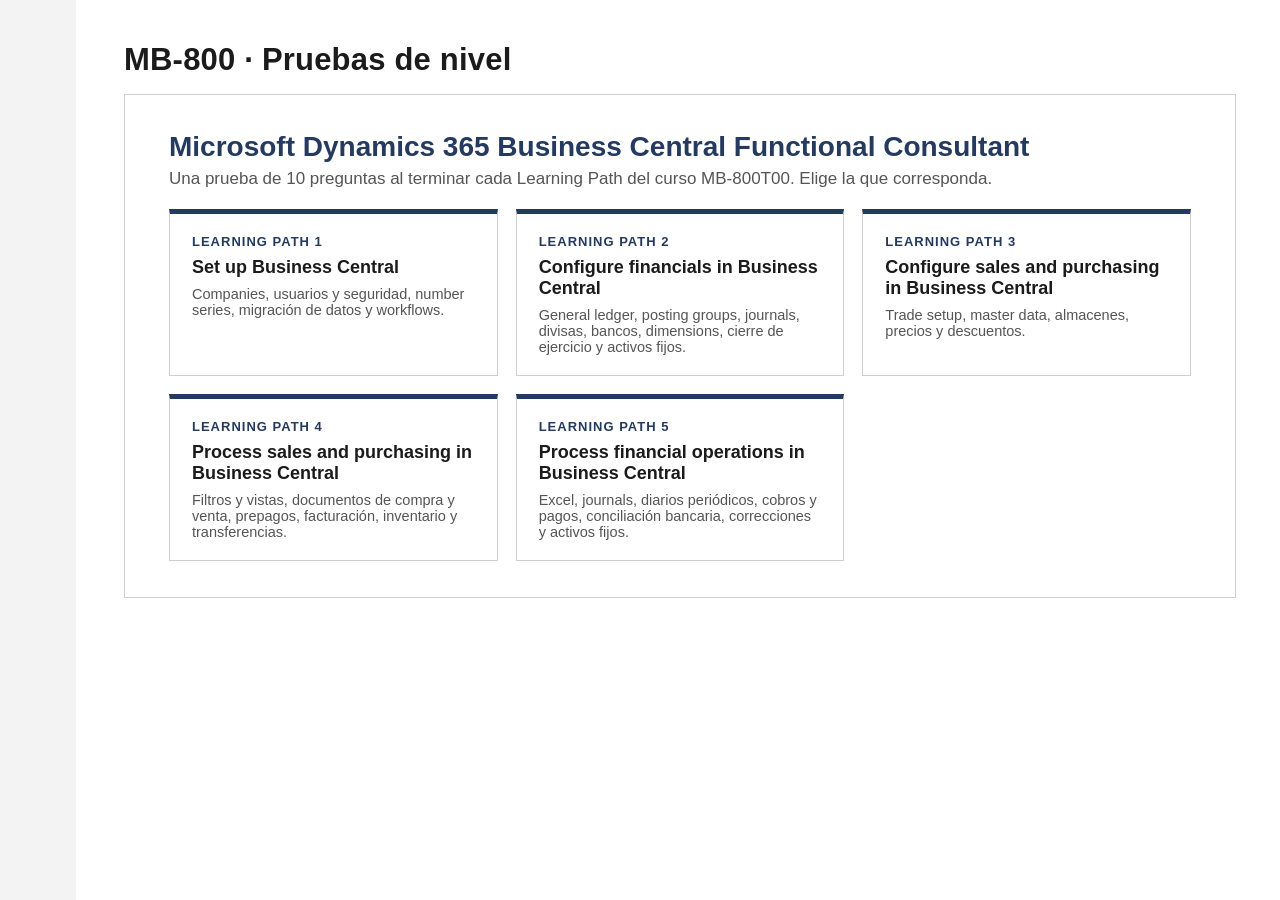
==== exam.html @ c9382b46 "Add files via upload" ====
<!doctype html>
<html lang="en">
<head>
<meta charset="utf-8">
<meta name="viewport" content="width=device-width,initial-scale=1">
<meta name="robots" content="noindex">
<title>MB-800 · Prueba de nivel</title>
<link rel="stylesheet" href="assets/exam.css">
</head>
<body>
<div id="app"><p style="padding:40px;font-family:Segoe UI,Arial">Cargando…</p></div>
<script src="assets/config.js"></script>
<script>
(function () {
  var lp = (new URLSearchParams(location.search).get('lp') || '').toLowerCase();
  if (!/^lp[1-5]$/.test(lp)) { location.replace('index.html'); return; }
  function add(src, cb) { var s = document.createElement('script'); s.src = src; s.onload = cb; s.onerror = function () { document.getElementById('app').innerHTML = '<p style="padding:40px;color:#c50f1f">No se ha podido cargar ' + src + '</p>'; }; document.body.appendChild(s); }
  var extra = (window.EXAM_CONFIG && window.EXAM_CONFIG.endpoint === 'LOCAL_TEST') ? ['../test/local-grader.js'] : [];
  var chain = ['data/' + lp + '.js'].concat(extra, ['assets/exam.js']);
  (function next(i) { if (i < chain.length) add(chain[i], function () { next(i + 1); }); })(0);
})();
</script>
</body>
</html>
---- assets/exam.css ----
:root{
  --navy:#243a5e; --navy-2:#1b2d4a; --grey-bar:#b3b3b3; --side:#f3f3f3; --border:#cfcfcf;
  --text:#1b1b1b; --muted:#555; --pill:#5f5f5f; --ok:#107c10; --ko:#c50f1f; --es-bg:#fff8db; --es-bd:#e8d48a;
  --sel:#dbe7f6; --side-w:76px;
}
*{box-sizing:border-box}
html,body{margin:0;height:100%}
body{font-family:"Segoe UI","Segoe UI Web",Tahoma,Arial,sans-serif;color:var(--text);background:#fff;font-size:17px}
button{font-family:inherit}

/* ---------- Sidebar ---------- */
.sidebar{position:fixed;left:0;top:0;bottom:0;width:var(--side-w);background:var(--side);display:flex;flex-direction:column;align-items:center;padding-top:14px;gap:6px;z-index:5}
.sidebar .sb-btn{width:56px;height:56px;border:0;background:transparent;border-radius:6px;display:flex;align-items:center;justify-content:center;cursor:pointer;color:#222;position:relative}
.sidebar .sb-btn:hover{background:#e3e3e3}
.sidebar .sb-btn.on{background:#dfe6f0;color:var(--navy)}
.sidebar .sb-btn svg{width:30px;height:30px}
.sidebar .sb-btn .sb-tag{position:absolute;bottom:4px;right:4px;font-size:10px;font-weight:700;background:var(--navy);color:#fff;border-radius:3px;padding:0 3px;line-height:14px}
.sidebar hr{width:60px;border:0;border-top:1px solid #c9c9c9;margin:8px 0}

/* ---------- Layout ---------- */
.app{margin-left:var(--side-w);min-height:100%;display:flex;flex-direction:column}
.topbar{display:grid;grid-template-columns:1fr auto 1fr;align-items:start;padding:22px 44px 10px 48px;gap:16px}
.qtitle{font-size:31px;font-weight:700;margin-top:20px;letter-spacing:.2px}
.progress{display:flex;flex-direction:column;align-items:center}
.lbl{font-size:22px;letter-spacing:1px;color:#222;display:flex;align-items:center;gap:12px}
.toggle{width:56px;height:24px;border-radius:12px;background:var(--navy);position:relative;display:inline-block;cursor:pointer;border:0;padding:0}
.toggle::after{content:"";position:absolute;top:5px;right:6px;width:14px;height:14px;border-radius:50%;background:#fff}
.toggle.off{background:#9aa5b5}.toggle.off::after{right:auto;left:6px}
.segs{display:flex;gap:22px;margin-top:10px;align-items:flex-start}
.seg{display:flex;flex-direction:column;gap:6px;font-size:16px;letter-spacing:.4px;color:#333;white-space:nowrap}
.bar{height:14px;border-radius:7px;background:var(--grey-bar);overflow:hidden}
.bar>i{display:block;height:100%;background:var(--navy);border-radius:7px;min-width:14px}
.seg.small .bar{width:36px}
.timer{justify-self:end;text-align:right}
.timer .digits{font-size:36px;color:var(--navy);letter-spacing:2px;margin-top:6px;font-variant-numeric:tabular-nums}
.hidden-val{visibility:hidden}

/* ---------- Question box ---------- */
.qbox{border:1px solid var(--border);margin:6px 44px 0 48px;padding:34px 44px 30px;line-height:1.6}
.qbox p{margin:0 0 18px}
.stem{margin-bottom:22px}
.stem ul{margin:6px 0 6px 0}
.qtype{font-style:italic;font-weight:600;margin-bottom:6px}
.es-block{background:var(--es-bg);border:1px solid var(--es-bd);border-radius:4px;padding:10px 14px;margin:10px 0 18px;font-size:15.5px;color:#3d3416}
.es-block::before{content:"ES · Traducción";display:block;font-size:11.5px;font-weight:700;letter-spacing:.6px;color:#8a6d00;margin-bottom:4px}
.es-inline{display:block;font-size:14.5px;color:#6b5a1a;font-style:italic;margin-top:2px}
table.qtable{border-collapse:collapse;margin:6px 0}
table.qtable th,table.qtable td{border:1px solid #333;padding:2px 12px;text-align:left}
table.qtable th{background:#e6e6e6}
.hint{color:var(--muted);font-size:15px;margin:-6px 0 14px}

/* options */
.opt{display:flex;align-items:flex-start;gap:18px;padding:10px 6px;cursor:pointer;border-radius:4px}
.opt:hover{background:#f5f7fa}
.opt input{position:absolute;opacity:0;pointer-events:none}
.mark{flex:0 0 30px;width:30px;height:30px;border:2px solid #777;border-radius:50%;margin-top:1px;display:flex;align-items:center;justify-content:center;background:#fff}
.opt.sq .mark{border-radius:3px}
.opt.checked .mark{border-color:var(--navy)}
.opt.checked .mark::after{content:"";width:16px;height:16px;border-radius:50%;background:var(--navy)}
.opt.sq.checked .mark::after{border-radius:2px;width:16px;height:16px}
.opt .letter{font-weight:700;min-width:28px}
.opt:focus-visible{outline:2px solid var(--navy)}

/* hotspot */
.answer-area-title{font-weight:600;margin:10px 0 14px}
.hs-row{display:grid;grid-template-columns:minmax(160px,1fr) minmax(220px,2fr);gap:18px;align-items:center;margin:12px 0}
.hs-row .hs-lbl{text-align:right}
.hs-head{font-weight:600}
select.hs{width:100%;font:inherit;font-size:16px;padding:6px 34px 6px 10px;border:1px solid #9c9c9c;border-radius:3px;background:#efefef url("data:image/svg+xml,%3Csvg xmlns='http://www.w3.org/2000/svg' width='14' height='10'%3E%3Cpath d='M0 0h14L7 10z' fill='%23222'/%3E%3C/svg%3E") no-repeat right 10px center;appearance:none;-webkit-appearance:none;cursor:pointer}
select.hs:focus{outline:2px solid var(--navy)}

/* drag & drop + build list */
.dd{display:grid;grid-template-columns:minmax(220px,1fr) 2fr;gap:30px;margin-top:6px}
.dd h4,.bl h4{margin:0 0 10px;font-size:17px}
.tile{border:1px solid #5b7fb1;padding:8px 12px;margin:0 0 10px;background:#fff;cursor:grab;display:flex;gap:10px;align-items:flex-start;user-select:none;line-height:1.35}
.tile .grip{color:#3b5e8f;font-weight:700;letter-spacing:-2px}
.tile.sel{background:var(--sel);border-color:var(--navy);box-shadow:0 0 0 2px var(--navy) inset}
.tile.dragging{opacity:.5}
.dd-table{width:100%;border-collapse:collapse}
.dd-table th{text-align:left;font-weight:600;padding:6px 8px}
.dd-table td{padding:8px;vertical-align:middle}
.drop{min-height:44px;border:1px dashed #6a8bbd;background:#fafcff;padding:8px 10px;cursor:pointer;line-height:1.35}
.drop.filled{border-style:solid;background:#eaf1fb}
.drop.over{background:#dbe7f6}
.drop .ph{color:#8a9bb6;font-size:14px}
.bl{display:grid;grid-template-columns:1fr 70px 1fr 60px;gap:18px;align-items:start}
.bl .list{min-height:220px}
.bl .area{background:#f4f4f4;min-height:260px;padding:12px;border-left:2px solid var(--navy-2)}
.bl .ctrls{display:flex;flex-direction:column;gap:12px;align-items:center;justify-content:center;padding-top:60px}
.circ{width:40px;height:40px;border-radius:50%;border:2px solid #222;background:#fff;display:flex;align-items:center;justify-content:center;cursor:pointer;padding:0}
.circ:disabled{opacity:.35;cursor:default}
.circ svg{width:18px;height:18px}
.dots{display:flex;justify-content:center;gap:9px;margin:18px 0 8px}
.dots i{width:10px;height:10px;border-radius:50%;background:#777}
.sep{border-top:1px solid #999;margin:18px 0 0}
.area .slotnum{font-size:12px;color:#666;margin-right:6px;font-weight:700}

/* case study */
.case{border:1px solid #c7cfdb;background:#f7f9fc;margin-bottom:22px}
.case summary{cursor:pointer;padding:10px 14px;font-weight:600;color:var(--navy);list-style:none}
.case summary::-webkit-details-marker{display:none}
.case summary::before{content:"▸ ";}
.case[open] summary::before{content:"▾ ";}
.case .case-body{padding:2px 18px 12px;font-size:15.5px;max-height:360px;overflow:auto}

/* controls under question */
.qctrl{display:flex;flex-direction:column;gap:20px;margin-top:22px}
.pill{display:inline-flex;align-items:center;gap:10px;background:var(--pill);color:#fff;border:0;border-radius:24px;padding:9px 22px;font-size:17px;cursor:pointer;align-self:flex-start}
.pill:hover{background:#4c4c4c}
.checks{display:flex;gap:36px;flex-wrap:wrap}
.chk{display:flex;align-items:center;gap:12px;cursor:pointer;font-size:17px}
.chk input{width:24px;height:24px;margin:0;accent-color:var(--navy);cursor:pointer}

/* footer nav */
.footer{margin:auto 0 0;padding:34px 44px 24px 48px;display:flex;gap:8px}
.navbtn{width:262px;height:50px;background:var(--navy);color:#fff;border:0;font-size:20px;font-weight:700;display:flex;align-items:center;justify-content:center;position:relative;cursor:pointer}
.navbtn:hover{background:var(--navy-2)}
.navbtn:disabled{opacity:.45;cursor:default}
.navbtn .chev{position:absolute;top:50%;transform:translateY(-50%);font-weight:400;font-size:26px}
.navbtn .chev.l{left:20px}.navbtn .chev.r{right:20px}
.navbtn.alt{background:#fff;color:var(--navy);border:2px solid var(--navy)}

/* welcome / review / results */
.panel{border:1px solid var(--border);margin:6px 44px 0 48px;padding:36px 44px}
.panel h1{font-size:28px;margin:0 0 6px;color:var(--navy)}
.panel h2{font-size:21px;margin:26px 0 10px}
.field{display:flex;flex-direction:column;gap:8px;margin:22px 0;max-width:460px}
.field input{font:inherit;padding:10px 12px;border:1px solid #8a8a8a;border-radius:3px}
.field input:focus{outline:2px solid var(--navy)}
.err{color:var(--ko);font-weight:600}
.rv-table{border-collapse:collapse;width:100%;max-width:900px}
.rv-table th{background:var(--navy);color:#fff;text-align:left;padding:8px 12px;font-weight:600}
.rv-table td{border-bottom:1px solid #ddd;padding:9px 12px}
.rv-table a{color:var(--navy);font-weight:600;cursor:pointer;text-decoration:underline}
.badge{display:inline-block;padding:1px 10px;border-radius:12px;font-size:14px;font-weight:600}
.badge.ok{background:#e3f3e3;color:var(--ok)}.badge.ko{background:#fde7e9;color:var(--ko)}.badge.flag{background:#fff2cc;color:#7a5c00}
.score{display:flex;align-items:baseline;gap:18px;margin:10px 0 6px}
.score .big{font-size:56px;font-weight:700;color:var(--navy)}
.score .pct{font-size:24px;color:#333}
.res{border:1px solid #d6d6d6;border-left:6px solid var(--ok);padding:18px 22px;margin:18px 0;line-height:1.55}
.res.ko{border-left-color:var(--ko)}
.res h3{margin:0 0 8px;font-size:18px;display:flex;gap:12px;align-items:center;flex-wrap:wrap}
.res .src{font-size:13px;color:#777;font-weight:400}
.res .ans{display:grid;grid-template-columns:170px 1fr;gap:4px 14px;margin:12px 0;font-size:15.5px}
.res .ans b{color:#333}
.res .expl{background:#f3f6fa;border:1px solid #d7e0ec;padding:12px 14px;border-radius:4px;font-size:15.5px}
.res .note{font-size:14px;color:#7a5c00;margin-top:8px}
.res details.qtext{margin:4px 0 8px;font-size:15px}
.res details.qtext summary{cursor:pointer;color:var(--navy)}
.ans ul,.ans ol{margin:0;padding-left:18px}
.loading{display:flex;align-items:center;gap:14px;font-size:18px}
.spin{width:26px;height:26px;border:3px solid #cfd7e3;border-top-color:var(--navy);border-radius:50%;animation:sp 1s linear infinite}
@keyframes sp{to{transform:rotate(360deg)}}
.modal-bg{position:fixed;inset:0;background:rgba(0,0,0,.35);display:flex;align-items:center;justify-content:center;z-index:50}
.modal{background:#fff;max-width:520px;width:calc(100% - 32px);padding:28px 30px;border-top:6px solid var(--navy)}
.modal h3{margin:0 0 10px}
.modal .row{display:flex;gap:10px;justify-content:flex-end;margin-top:22px}
.modal .row button{min-width:130px;height:42px;font-size:16px;border:0;cursor:pointer;font-weight:600}
.btn-p{background:var(--navy);color:#fff}.btn-s{background:#e6e6e6;color:#222}

/* index */
.cards{display:grid;grid-template-columns:repeat(auto-fill,minmax(280px,1fr));gap:18px;margin-top:20px}
.card{border:1px solid var(--border);padding:20px 22px;text-decoration:none;color:var(--text);display:flex;flex-direction:column;gap:8px;border-top:5px solid var(--navy)}
.card:hover{background:#f6f8fb}
.card .k{font-size:13px;letter-spacing:1px;color:var(--navy);font-weight:700}
.card .t{font-size:18px;font-weight:600}
.card .s{font-size:14.5px;color:#555}

/* high contrast (sun icon) */
body.hc{--navy:#000;--text:#000;--grey-bar:#555;--border:#000;--pill:#000}
body.hc .qbox,body.hc .panel{border-width:2px}

@media (max-width:900px){
  :root{--side-w:52px}
  .sidebar .sb-btn{width:42px;height:42px}.sidebar .sb-btn svg{width:24px;height:24px}
  .topbar{grid-template-columns:1fr;padding:14px 16px 6px;gap:6px}
  .qtitle{margin-top:0;font-size:24px}.progress{align-items:flex-start}.timer{justify-self:start;text-align:left}
  .lbl{font-size:16px}.timer .digits{font-size:26px}.segs{gap:12px;flex-wrap:wrap}.seg{font-size:13px}
  .qbox,.panel{margin:6px 16px 0;padding:20px 16px}
  .dd{grid-template-columns:1fr}.bl{grid-template-columns:1fr}.bl .ctrls{flex-direction:row;padding-top:0}
  .hs-row{grid-template-columns:1fr}.hs-row .hs-lbl{text-align:left}
  .footer{padding:20px 16px}.navbtn{width:50%}
  .res .ans{grid-template-columns:1fr}
}
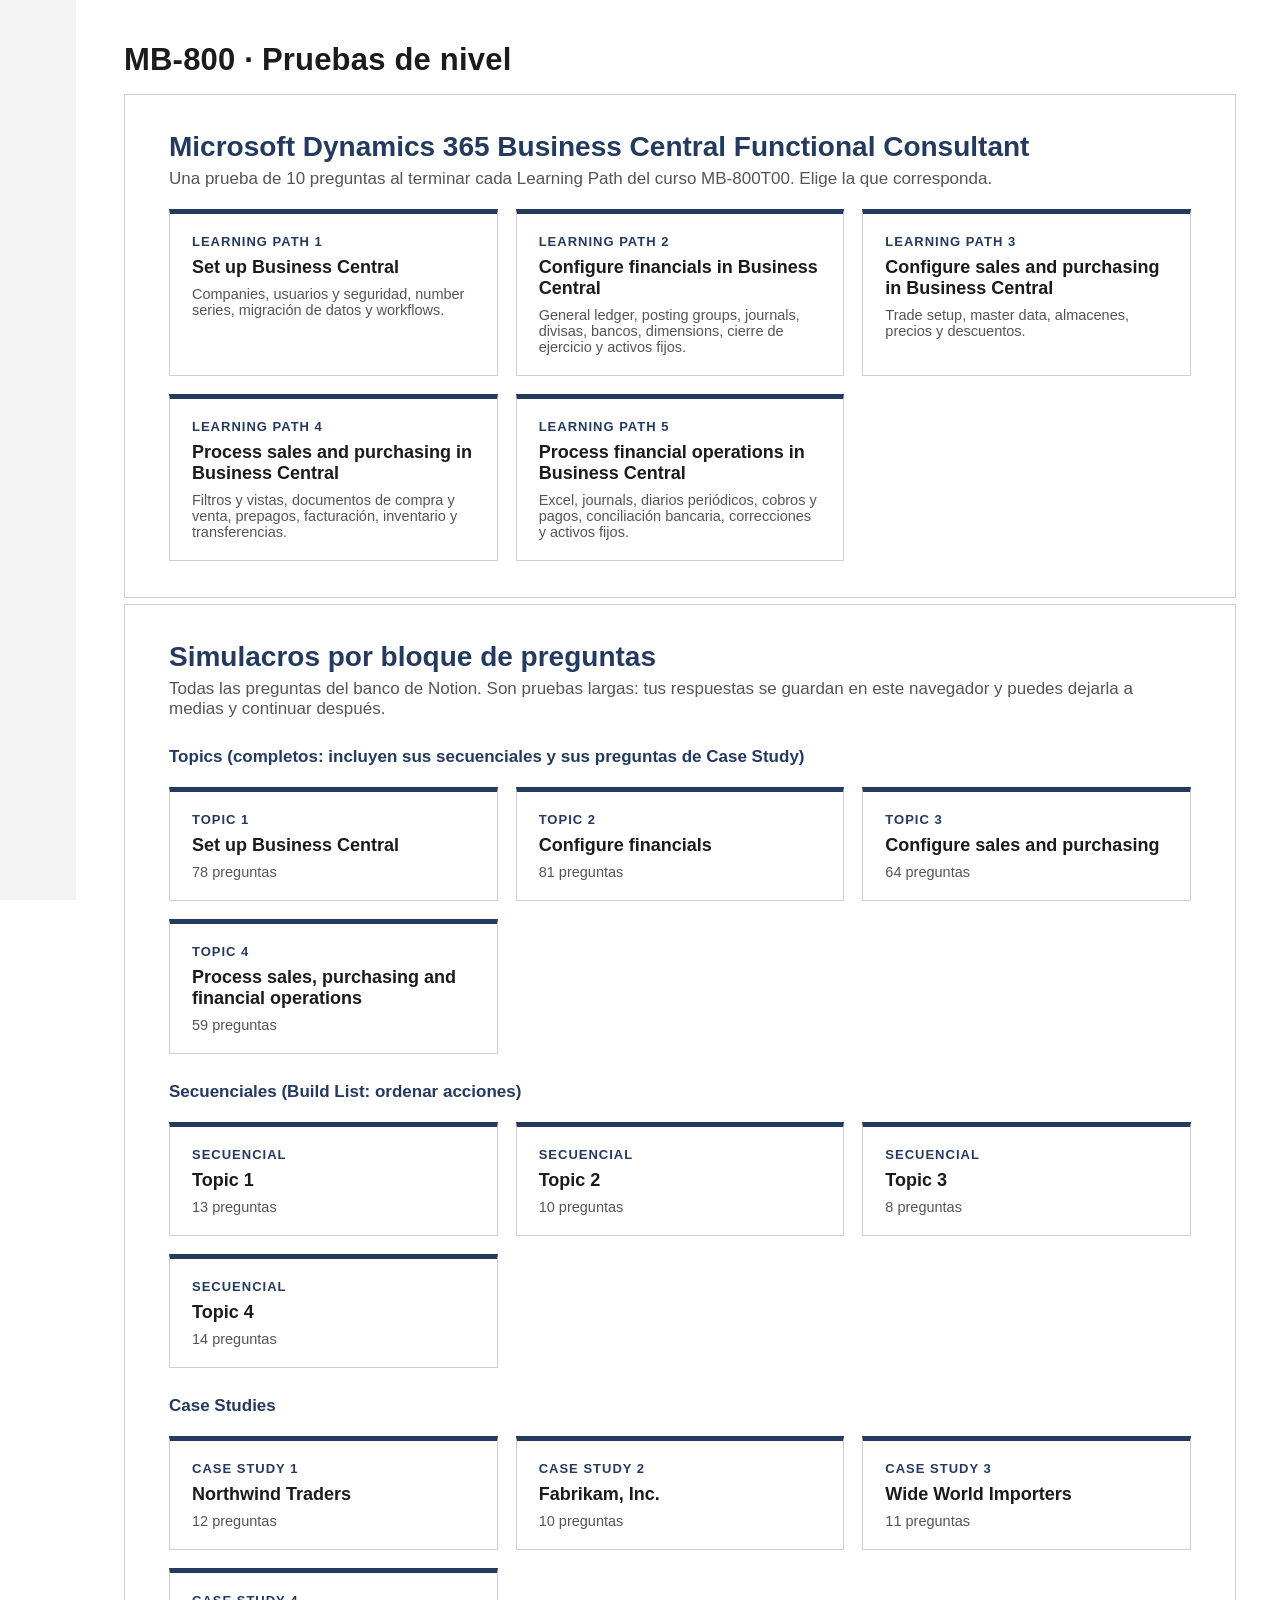
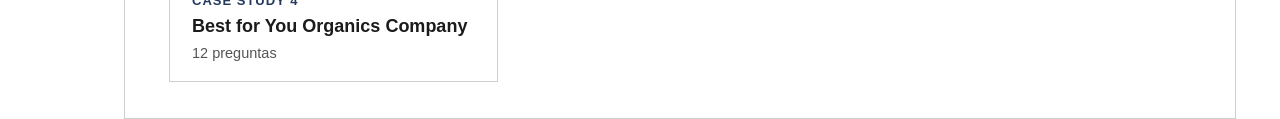
==== commit 12dfd202: "Añade 12 simulacros (Topics 1-4, secuenciales 1-4, Case Studies 1-4) Co-Authored-By: Claude Opus 5.5" ====
--- a/exam.html
+++ b/exam.html
@@ -13,7 +13,7 @@
 <script>
 (function () {
   var lp = (new URLSearchParams(location.search).get('lp') || '').toLowerCase();
-  if (!/^lp[1-5]$/.test(lp)) { location.replace('index.html'); return; }
+  if (!/^(lp[1-5]|t[1-4]|s[1-4]|cs[1-4])$/.test(lp)) { location.replace('index.html'); return; }
   function add(src, cb) { var s = document.createElement('script'); s.src = src; s.onload = cb; s.onerror = function () { document.getElementById('app').innerHTML = '<p style="padding:40px;color:#c50f1f">No se ha podido cargar ' + src + '</p>'; }; document.body.appendChild(s); }
   var extra = (window.EXAM_CONFIG && window.EXAM_CONFIG.endpoint === 'LOCAL_TEST') ? ['../test/local-grader.js'] : [];
   var chain = ['data/' + lp + '.js'].concat(extra, ['assets/exam.js']);
--- a/assets/exam.css
+++ b/assets/exam.css
@@ -182,3 +182,4 @@
   .footer{padding:20px 16px}.navbtn{width:50%}
   .res .ans{grid-template-columns:1fr}
 }
+.panel h2.grp{font-size:17px;margin:28px 0 0;color:var(--navy)}
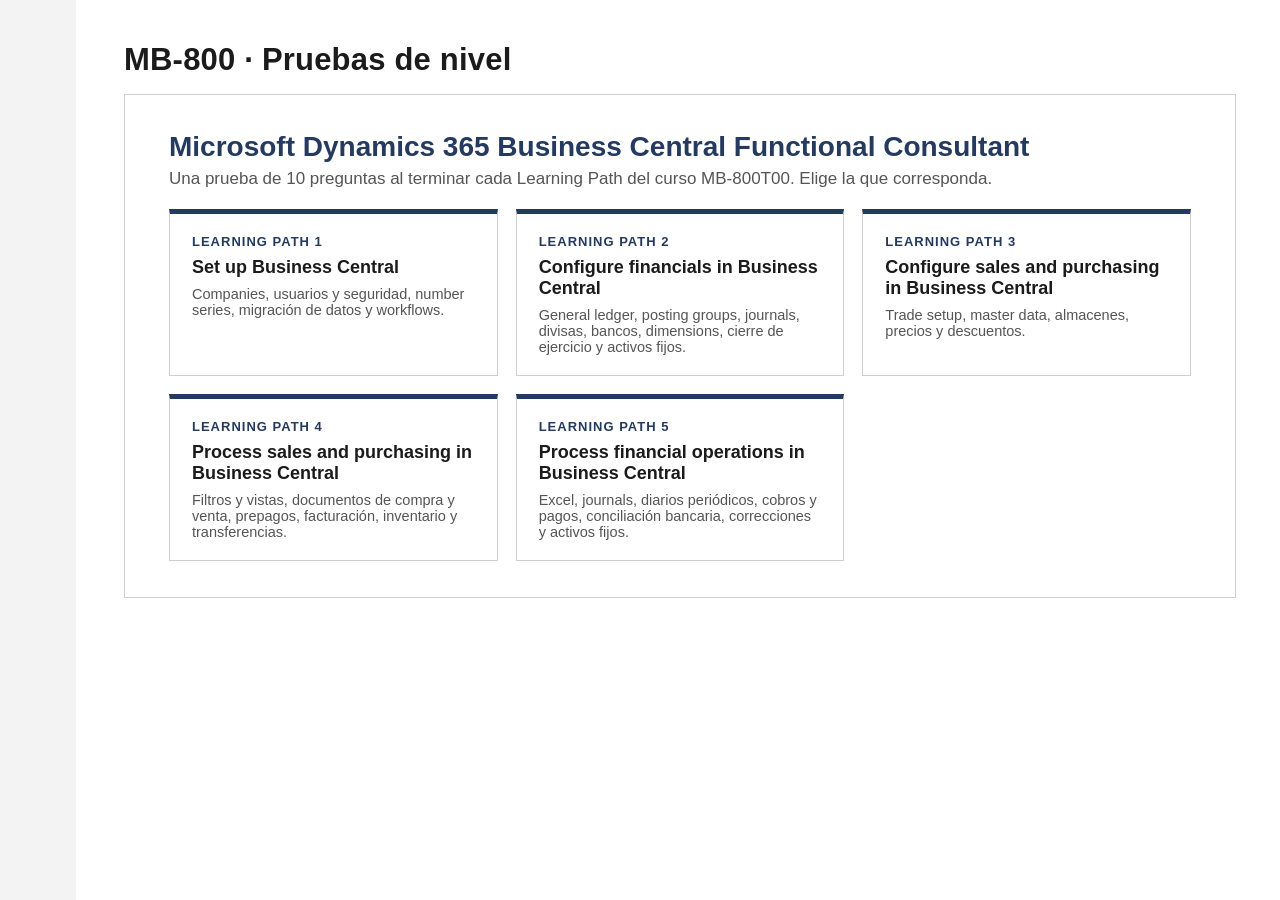
==== commit c1050af6: "Examen final (30 preguntas de LP1–LP4, nota sobre 10) Co-Authored-By: Claude Opus 5.5 <noreply@anthr" ====
--- a/exam.html
+++ b/exam.html
@@ -13,7 +13,7 @@
 <script>
 (function () {
   var lp = (new URLSearchParams(location.search).get('lp') || '').toLowerCase();
-  if (!/^(lp[1-5]|t[1-4]|s[1-4]|cs[1-4])$/.test(lp)) { location.replace('index.html'); return; }
+  if (!/^(lp[1-5]|t[1-4]|s[1-4]|cs[1-4]|final)$/.test(lp)) { location.replace('index.html'); return; }
   function add(src, cb) { var s = document.createElement('script'); s.src = src; s.onload = cb; s.onerror = function () { document.getElementById('app').innerHTML = '<p style="padding:40px;color:#c50f1f">No se ha podido cargar ' + src + '</p>'; }; document.body.appendChild(s); }
   var extra = (window.EXAM_CONFIG && window.EXAM_CONFIG.endpoint === 'LOCAL_TEST') ? ['../test/local-grader.js'] : [];
   var chain = ['data/' + lp + '.js'].concat(extra, ['assets/exam.js']);
--- a/assets/exam.css
+++ b/assets/exam.css
@@ -183,3 +183,9 @@
   .res .ans{grid-template-columns:1fr}
 }
 .panel h2.grp{font-size:17px;margin:28px 0 0;color:var(--navy)}
+.pill.reveal{background:#0f6cbd}.pill.reveal:hover{background:#115ea3}.pill:disabled{opacity:.6;cursor:wait}
+.field.range{display:block;max-width:none}.field.range input{width:80px;margin:0 4px}
+.reveal-box{margin-top:18px;border:1px solid #9fd89f;background:#f1faf1;border-radius:4px;padding:12px 16px;font-size:15.5px}
+.reveal-box ul,.reveal-box ol{margin:6px 0 10px}
+.reveal-box .expl{background:#fff;border:1px solid #d7e0ec;padding:10px 12px;border-radius:4px;margin-top:6px}
+.reveal-box .note{font-size:14px;color:#7a5c00;margin-top:8px}
